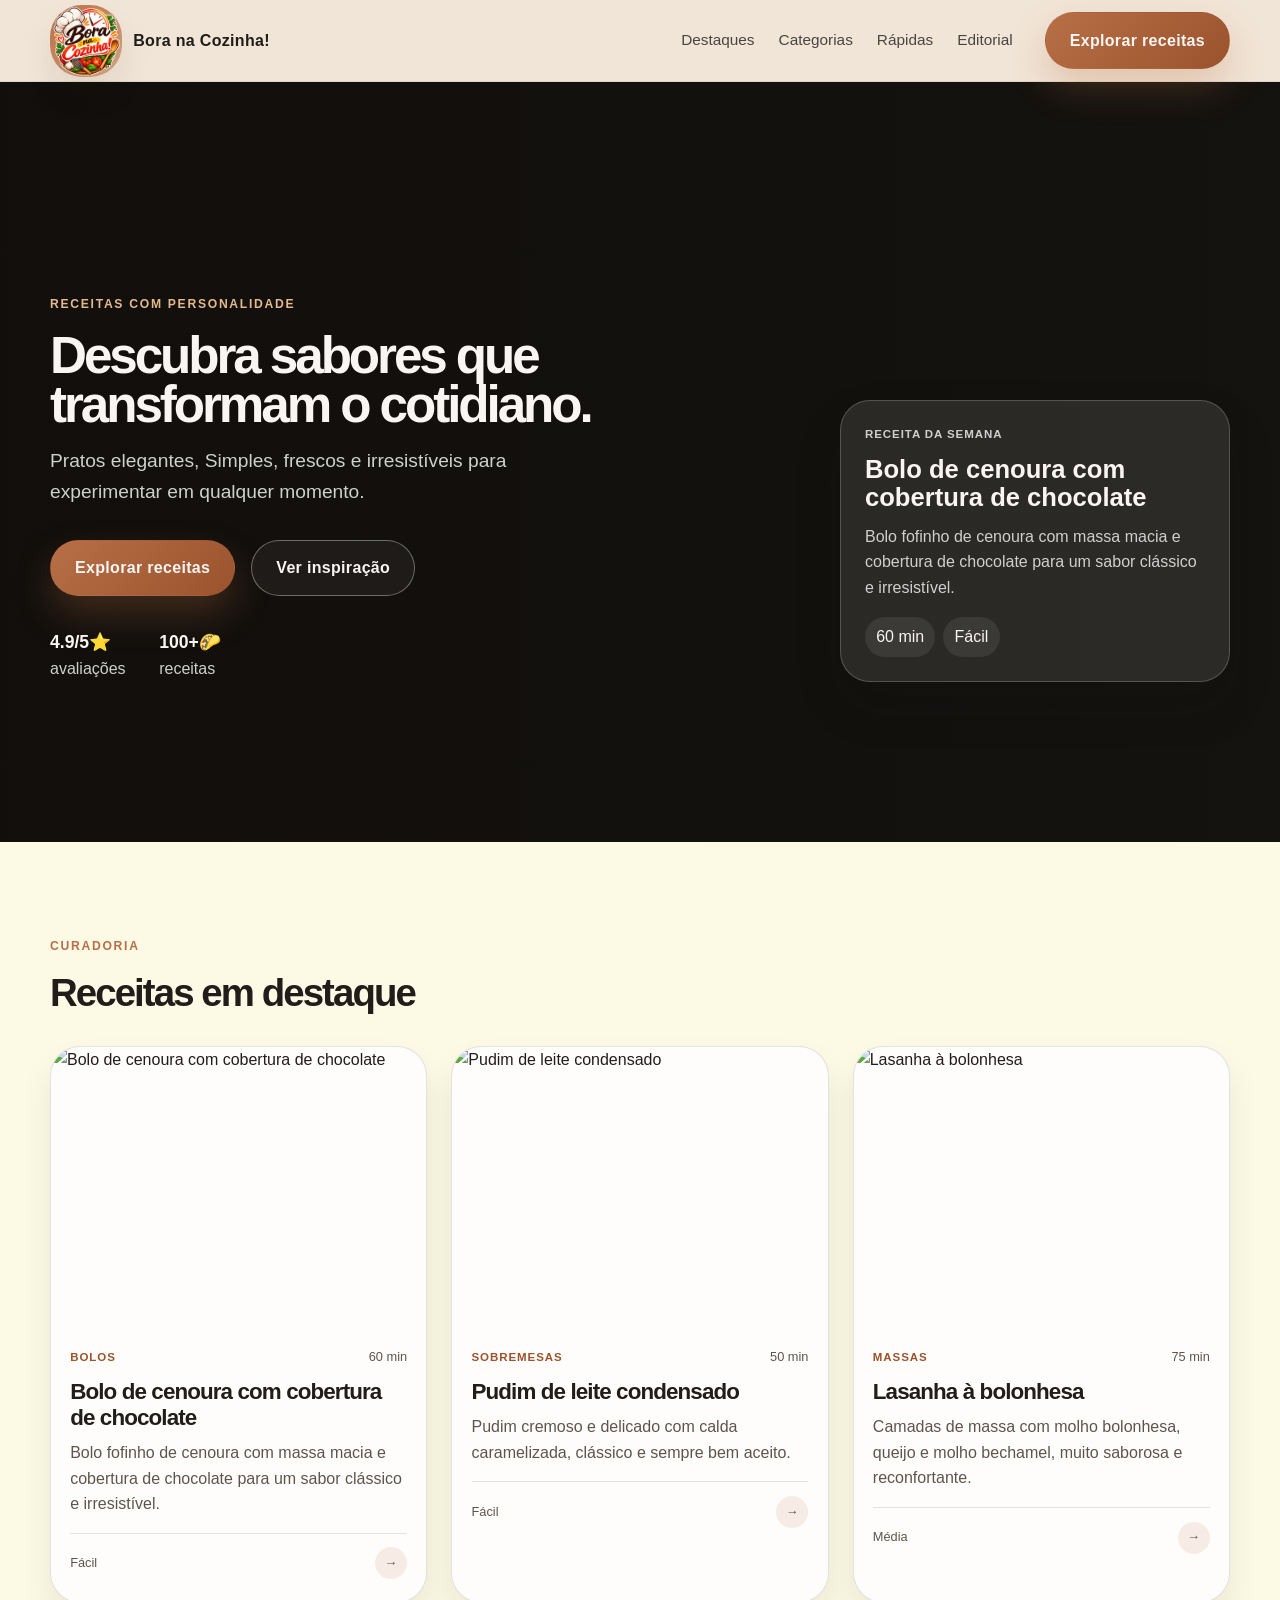
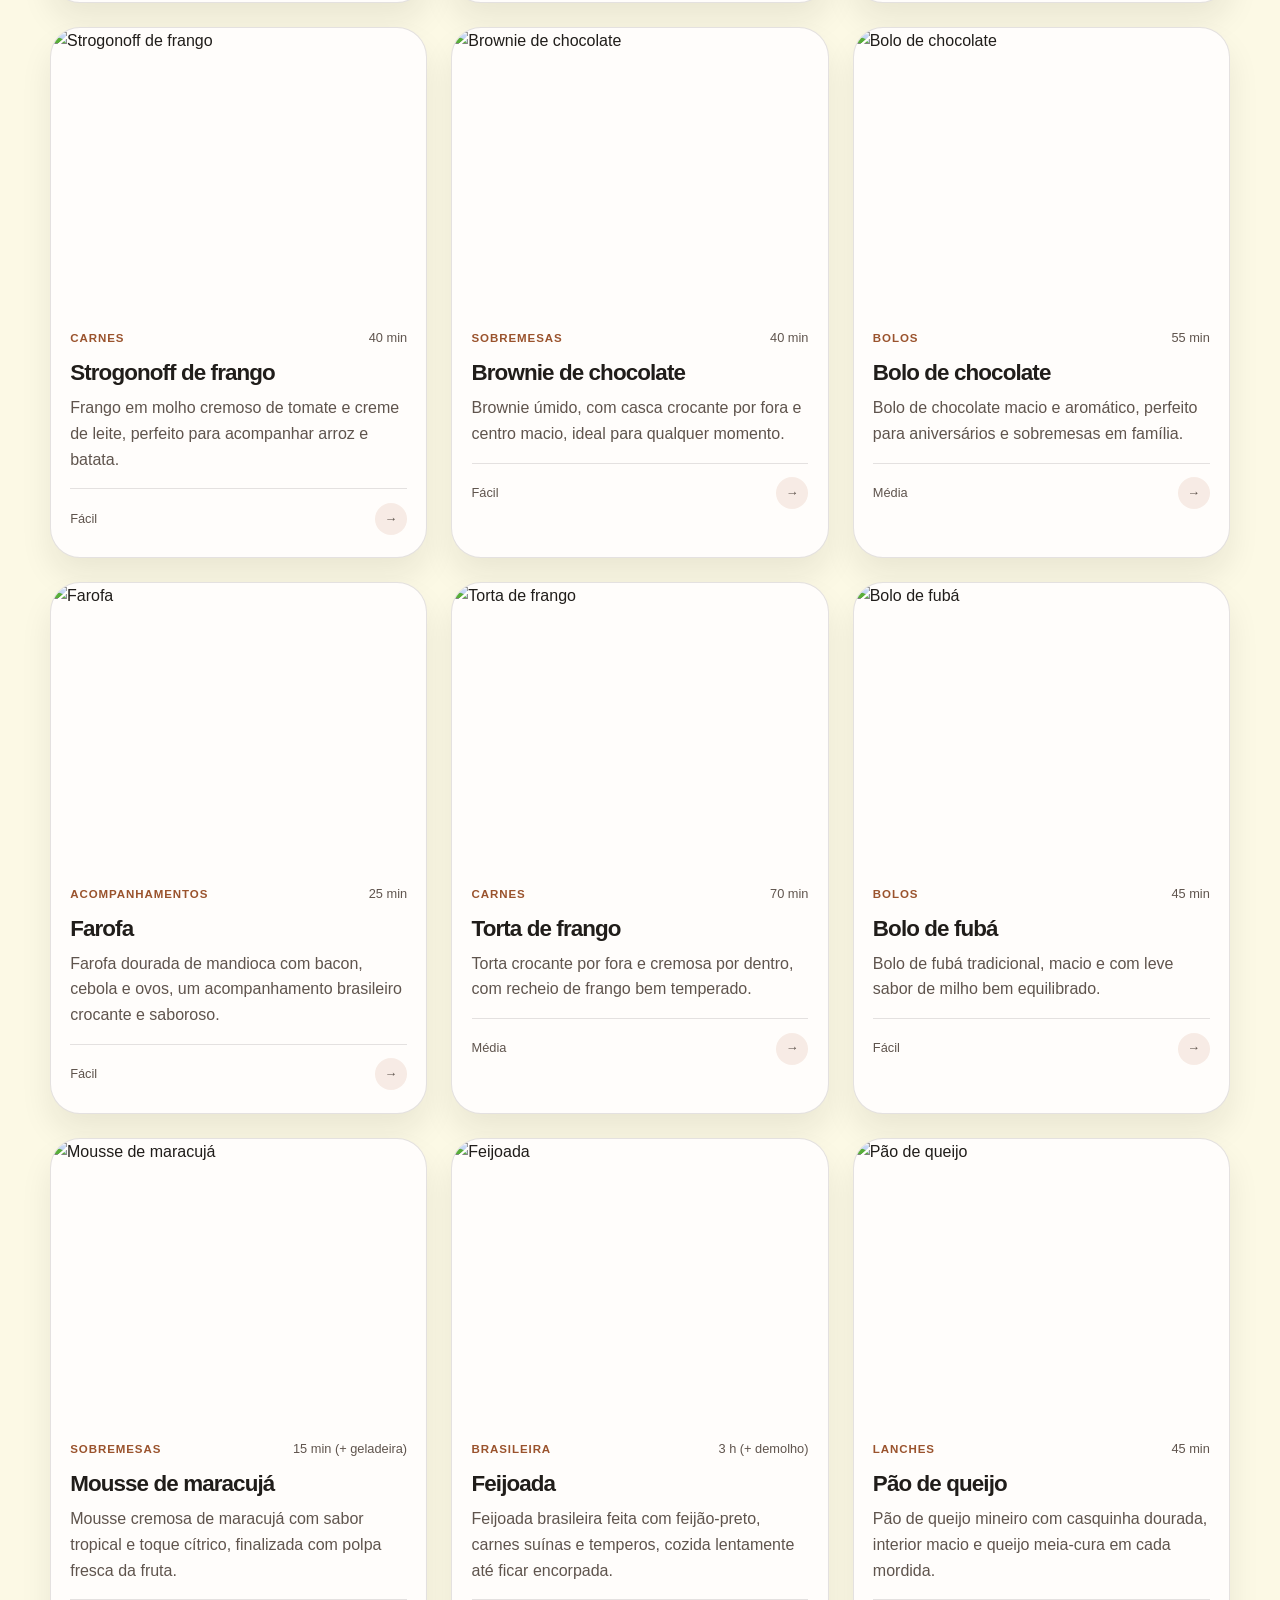
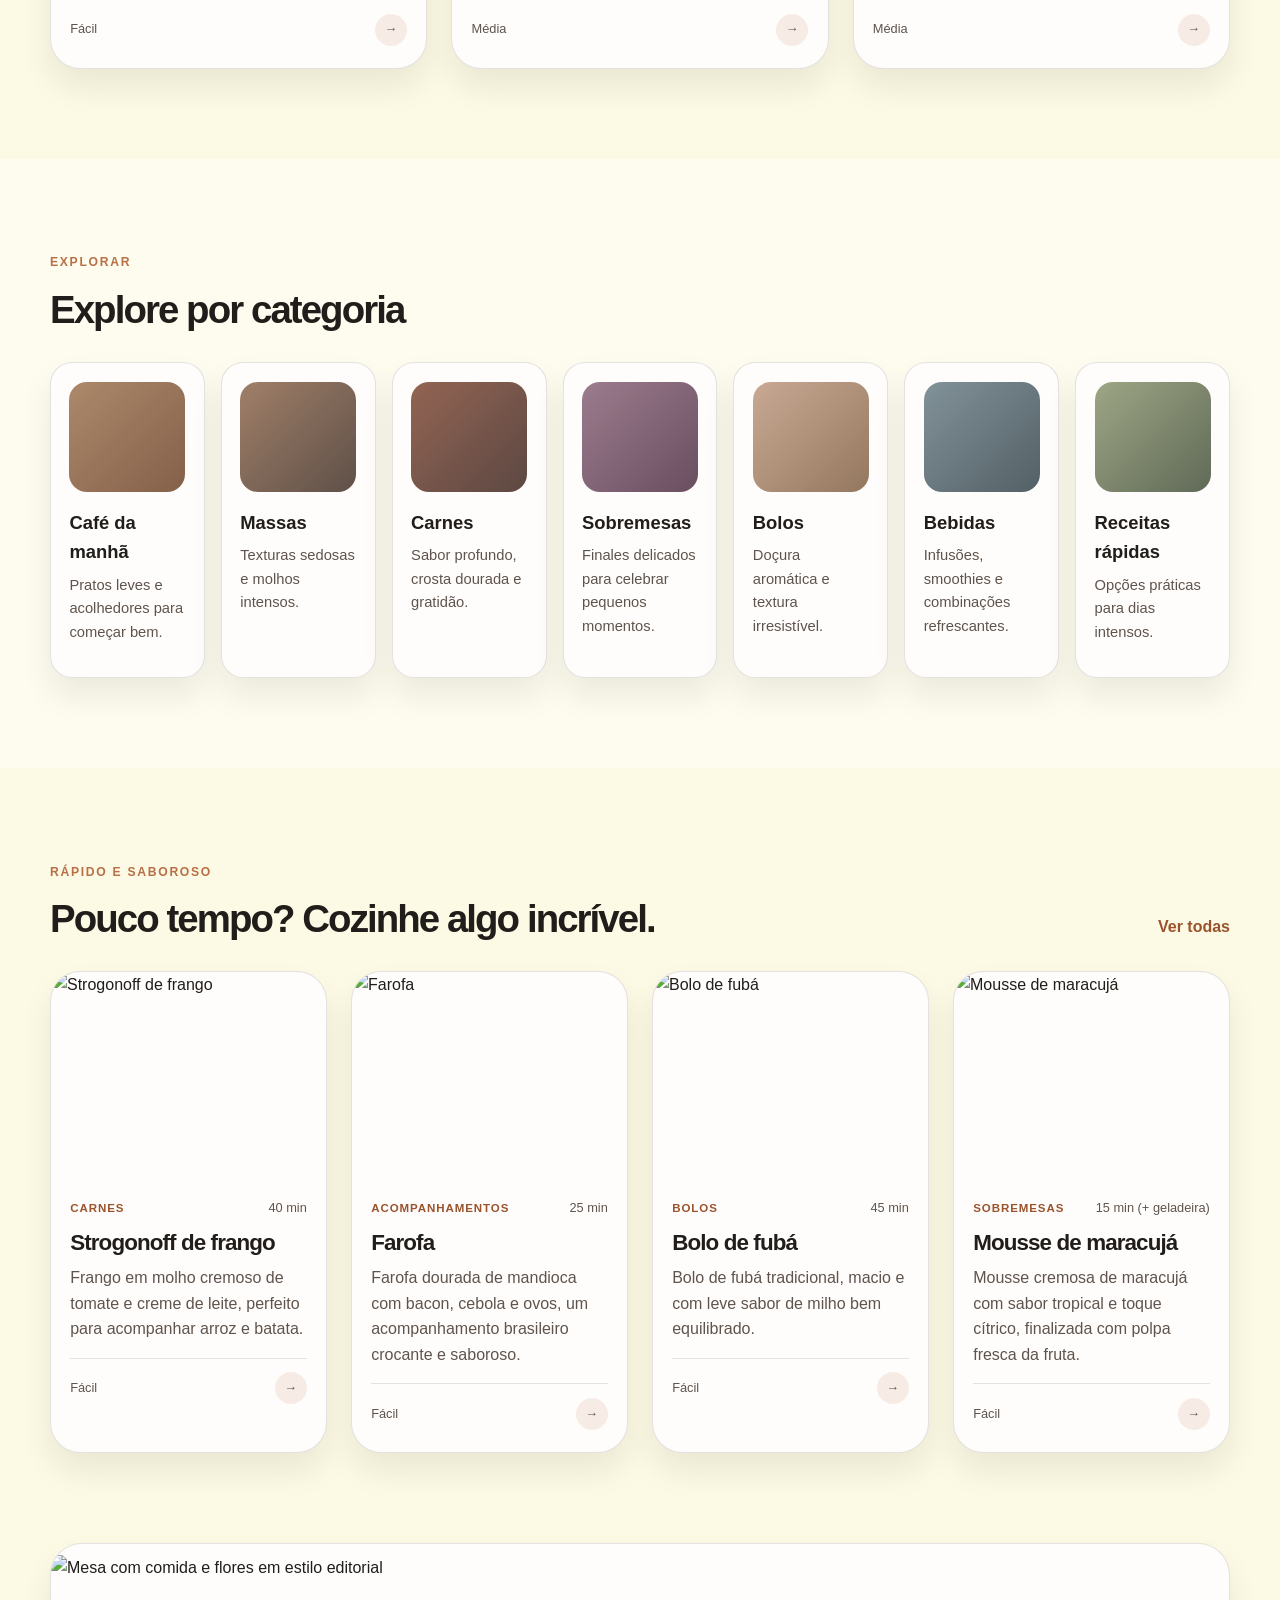
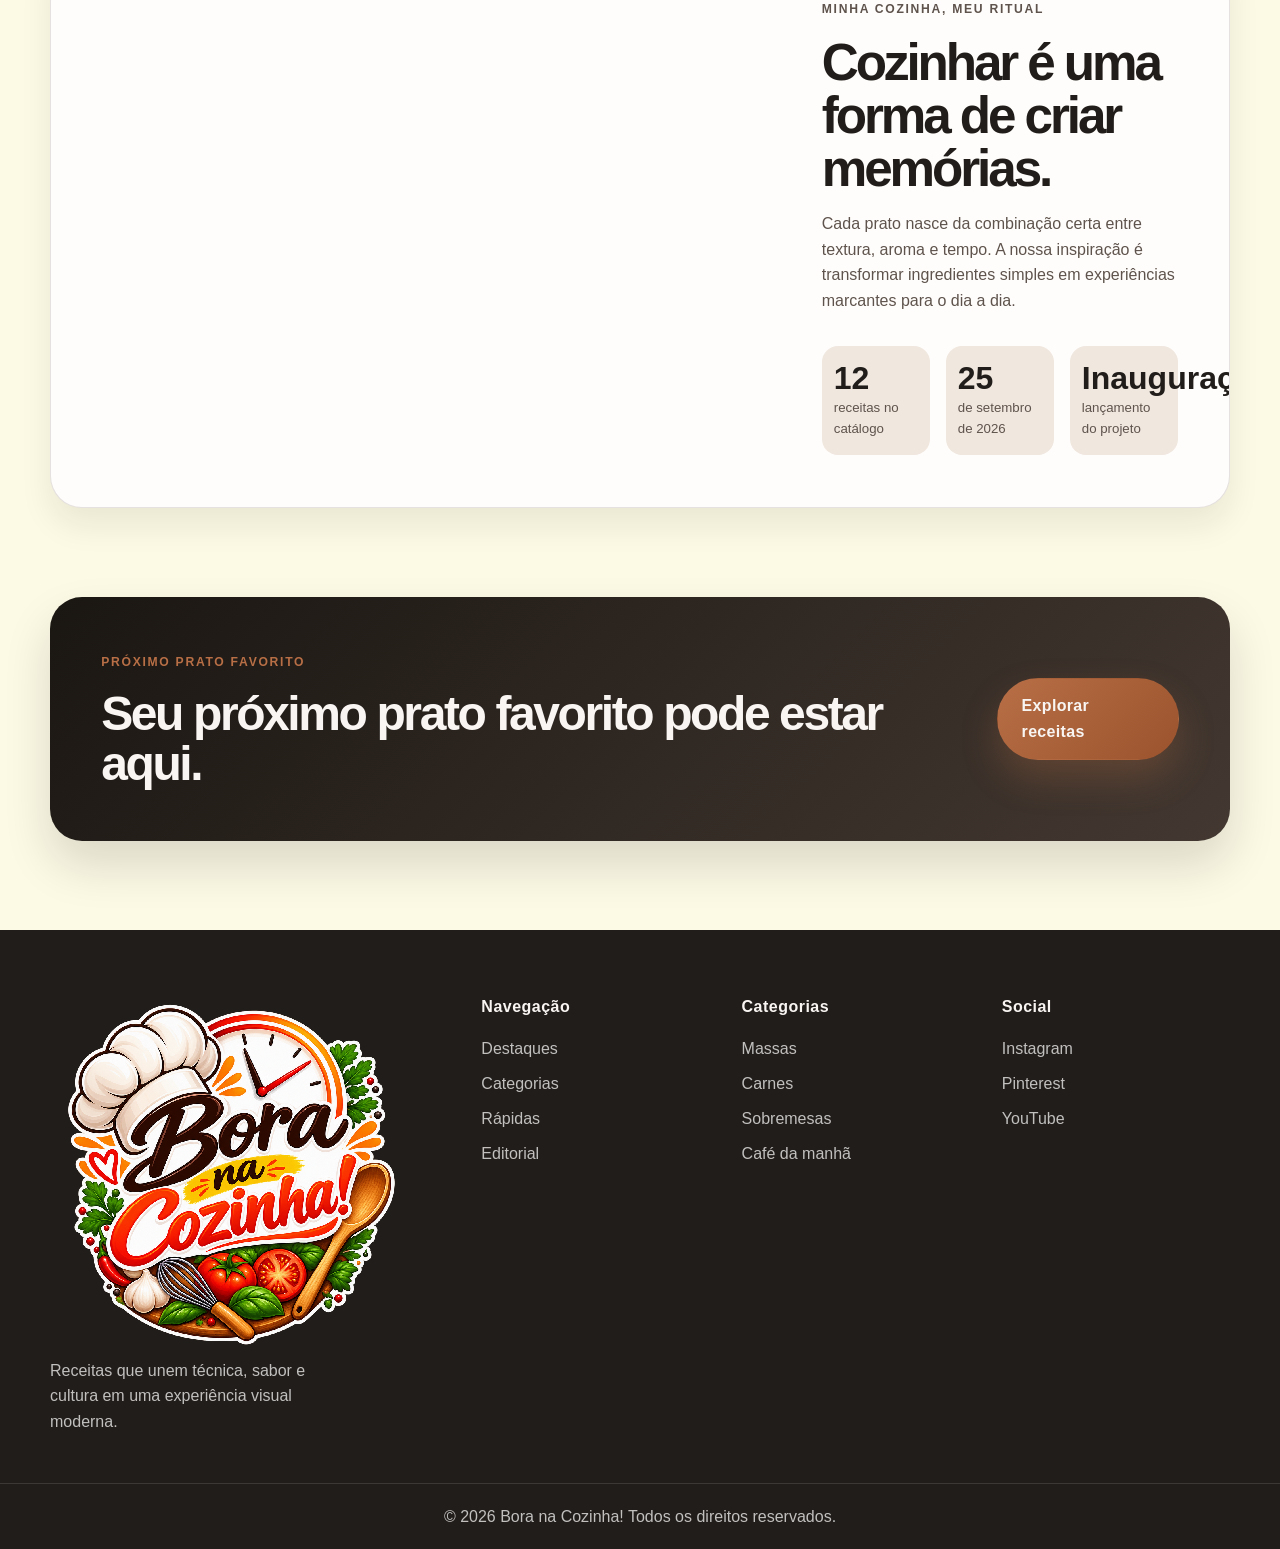
==== index.html @ c33eedad "Add files via upload" ====
<!DOCTYPE html>
<html lang="pt-BR">
  <head>
    <meta charset="UTF-8" />
    <meta http-equiv="X-UA-Compatible" content="IE=edge" />
    <meta name="viewport" content="width=device-width, initial-scale=1.0" />
    <meta
      name="description"
      content="Descubra receitas inspiradas, elegantes e práticas para transformar ingredientes simples em momentos especiais."
    />
    <title>Bora na Cozinha!</title>
    <link rel="icon" type="image/png" href="assets/icons/ico.ico"> <!-- Ícone do site -->
    <link rel="stylesheet" href="css/style.css" />
    
  </head>
  <body>

<!-- HEADER -->    
    <header class="site-header" id="top">
      <div class="container header-inner">
        <a class="brand" href="index.html" aria-label="Início do site Bora na Cozinha!">
          <img class="brand-mark" src="assets/images/logo.png" alt="Logo do site"/>
          <span class="brand-text">Bora na Cozinha!</span>
        </a>

        <nav class="site-nav" aria-label="Navegação principal">
          <a class="nav-link" href="#featured">Destaques</a>
          <a class="nav-link" href="#categories">Categorias</a>
          <a class="nav-link" href="#quick">Rápidas</a>
          <a class="nav-link" href="#journal">Editorial</a>
        </nav>

        <a class="btn btn-primary header-cta" href="#featured">Explorar receitas</a>

        <button class="nav-toggle" type="button" aria-label="Abrir menu" aria-expanded="false">
          <span></span>
          <span></span>
          <span></span>
        </button>
      </div>
    </header>

<!-- MAIN -->
    <main>
      <section class="hero" aria-label="Seção principal">
        <div class="hero-media" aria-hidden="true">
          <video 
            autoplay
            muted
            loop
            playsinline
            placeholder="metadata"
            poster="assets/images/hero-fallback.webp"
          >
          
            <source src="https://www.pexels.com/download/video/36082303/" type="video/mp4" />
          </video>
        </div>

        <div class="hero-overlay" aria-hidden="true"></div>

        <div class="container hero-inner">
          <div class="hero-copy">
            <p class="eyebrow">Receitas com personalidade</p>
            <h1>Descubra sabores que transformam o cotidiano.</h1>
            <p class="hero-text">
              Pratos elegantes, Simples, frescos e irresistíveis para experimentar em qualquer momento.
            </p>
            <div class="hero-actions">
              <a class="btn btn-primary" href="#featured">Explorar receitas</a>
              <a class="btn btn-secondary" href="#journal">Ver inspiração</a>
            </div>
            <ul class="hero-meta" aria-label="Estatísticas do site">
              <li><strong>4.9/5⭐</strong><span>avaliações</span></li>
              <li><strong>100+🌮</strong><span>receitas</span></li>
            </ul>
          </div>

<!--DESTAQUE PRINCIPAL-->
          <aside class="hero-panel" aria-label="Resumo em destaque">
            <a class="panel-card panel-card--feature" href="receita.html?id=bolo-de-cenoura-com-cobertura-de-chocolate" aria-label="Ver receita de Bolo de cenoura com cobertura de chocolate">
              <p class="panel-label">Receita da semana</p>
              <h2>Bolo de cenoura com cobertura de chocolate</h2>
              <p>Bolo fofinho de cenoura com massa macia e cobertura de chocolate para um sabor clássico e irresistível.</p>
              <div class="panel-meta">
                <span>60 min</span>
                <span>Fácil</span>
              </div>
            </a>
          </aside>
        </div>
      </section>

<!-- CURADORIA | Receitas Em Destaque -->
      
      <section class="section" id="featured">
        <div class="container">
          <div class="section-heading">
            <p class="eyebrow eyebrow--muted">Curadoria</p>
            <h2>Receitas em destaque</h2>
          </div>
          <div class="recipe-grid" data-recipe-grid="featured" aria-live="polite"></div>
        </div>
      </section>

<!-- EXPLORAR | Explore por categoria -->
      <section class="section section--soft" id="categories">
        <div class="container">
          <div class="section-heading">
            <p class="eyebrow eyebrow--muted">Explorar</p>
            <h2>Explore por categoria</h2>
          </div>

          <div class="category-grid">
            <article class="category-card">
              <span class="category-surface category-surface--cafe" aria-hidden="true"></span>
              <div>
                <h3>Café da manhã</h3>
                <p>Pratos leves e acolhedores para começar bem.</p>
              </div>
            </article>

            <article class="category-card">
              <span class="category-surface category-surface--massas" aria-hidden="true"></span>
              <div>
                <h3>Massas</h3>
                <p>Texturas sedosas e molhos intensos.</p>
              </div>
            </article>

            <article class="category-card">
              <span class="category-surface category-surface--carnes" aria-hidden="true"></span>
              <div>
                <h3>Carnes</h3>
                <p>Sabor profundo, crosta dourada e gratidão.</p>
              </div>
            </article>

            <article class="category-card">
              <span class="category-surface category-surface--sobremesas" aria-hidden="true"></span>
              <div>
                <h3>Sobremesas</h3>
                <p>Finales delicados para celebrar pequenos momentos.</p>
              </div>
            </article>

            <article class="category-card">
              <span class="category-surface category-surface--bolos" aria-hidden="true"></span>
              <div>
                <h3>Bolos</h3>
                <p>Doçura aromática e textura irresistível.</p>
              </div>
            </article>

            <article class="category-card">
              <span class="category-surface category-surface--bebidas" aria-hidden="true"></span>
              <div>
                <h3>Bebidas</h3>
                <p>Infusões, smoothies e combinações refrescantes.</p>
              </div>
            </article>

            <article class="category-card">
              <span class="category-surface category-surface--rapidas" aria-hidden="true"></span>
              <div>
                <h3>Receitas rápidas</h3>
                <p>Opções práticas para dias intensos.</p>
              </div>
            </article>
          </div>
        </div>
      </section>

      <section class="section" id="quick">
        <div class="container">
          <div class="section-heading section-heading--split">
            <div>
              <p class="eyebrow eyebrow--muted">Rápido e saboroso</p>
              <h2>Pouco tempo? Cozinhe algo incrível.</h2>
            </div>
            <a class="text-link" href="#featured">Ver todas</a>
          </div>
          <div class="recipe-grid recipe-grid--compact" data-recipe-grid="quick" aria-live="polite"></div>
        </div>
      </section>

      <section class="section editorial" id="journal">
        <div class="container editorial-grid">
          <div class="editorial-visual">
            <img
              src="https://images.unsplash.com/photo-1547592180-85f173990554?auto=format&fit=crop&w=1200&q=80"
              alt="Mesa com comida e flores em estilo editorial"
              loading="lazy"
            />
          </div>

          <div class="editorial-copy">
            <p class="eyebrow">Minha cozinha, meu ritual</p>
            <h2>Cozinhar é uma forma de criar memórias.</h2>
            <p>
              Cada prato nasce da combinação certa entre textura, aroma e tempo. A nossa inspiração é transformar ingredientes simples em experiências marcantes para o dia a dia.
            </p>

            <div class="mini-metrics" aria-label="Dados editoriais">
              <div>
                <strong data-recipe-count>0</strong>
                <span>receitas no catálogo</span>
              </div>
              <div>
                <strong>25</strong>
                <span>de setembro de 2026</span>
              </div>
              <div>
                <strong>Inauguração</strong>
                <span>lançamento do projeto</span>
              </div>
            </div>
          </div>
        </div>
      </section>

      <section class="section cta-section">
        <div class="container cta-box">
          <div>
            <p class="eyebrow eyebrow--muted">Próximo prato favorito</p>
            <h2>Seu próximo prato favorito pode estar aqui.</h2>
          </div>
          <a class="btn btn-primary" href="#featured">Explorar receitas</a>
        </div>
      </section>
    </main>

    <footer class="site-footer">
      <div class="container footer-grid">
        <div class="footer-brand">
          <img class="brand" src="assets/images/logo.png" alt="Logo do site"/>
          <p>
            Receitas que unem técnica, sabor e cultura em uma experiência visual moderna.
          </p>
        </div>

        <div>
          <h3>Navegação</h3>
          <ul class="footer-links">
            <li><a href="#featured">Destaques</a></li>
            <li><a href="#categories">Categorias</a></li>
            <li><a href="#quick">Rápidas</a></li>
            <li><a href="#journal">Editorial</a></li>
          </ul>
        </div>

        <div>
          <h3>Categorias</h3>
          <ul class="footer-links">
            <li><a href="receita.html?id=massa-cremosa-parmesao">Massas</a></li>
            <li><a href="receita.html?id=frango-crocante">Carnes</a></li>
            <li><a href="receita.html?id=brownie-de-chocolate">Sobremesas</a></li>
            <li><a href="receita.html?id=panquecas-americanas">Café da manhã</a></li>
          </ul>
        </div>

        <div>
          <h3>Social</h3>
          <ul class="footer-links">
            <li><a href="#" aria-label="Instagram">Instagram</a></li>
            <li><a href="#" aria-label="Pinterest">Pinterest</a></li>
            <li><a href="#" aria-label="YouTube">YouTube</a></li>
        </div>
      </div>

      <div class="footer-bottom">
        <div class="container">
          <p>© 2026 Bora na Cozinha!  Todos os direitos reservados.</p>
        </div>
      </div>
    </footer>

    <script src="js/script.js"></script>
  </body>
</html>
---- css/style.css ----
:root {
  --color-bg: #fcf9e5;
  --color-surface: #fffdfb;
  --color-surface-strong: #f0e7df;
  --color-surface-muted: rgba(255, 255, 255, 0.7);
  --color-background-dark: #171613;
  --color-background-dark-alt: #211d1a;
  --color-text: #201d1a;
  --color-text-soft: #5f544d;
  --color-text-inverse: #f8f5f3;
  --color-primary: #b86f46;
  --color-primary-strong: #9a532d;
  --color-accent: #e6b88d;
  --color-line: rgba(32, 29, 26, 0.12);
  --color-shadow: rgba(25, 20, 15, 0.14);
  --shadow-soft: 0 24px 48px rgba(23, 22, 19, 0.14);
  --shadow-card: 0 18px 32px rgba(25, 20, 15, 0.08);
  --radius-lg: 30px;
  --radius-md: 22px;
  --radius-sm: 12px;
  --container: min(1180px, calc(100% - 2rem));
  --transition: 220ms ease;
  --header-height: 82px;
}

* {
  box-sizing: border-box;
}

html {
  scroll-behavior: smooth;
}

body {
  margin: 0;
  font-family: Inter, "Segoe UI", sans-serif;
  background: var(--color-bg);
  color: var(--color-text);
  line-height: 1.6;
}

img {
  max-width: 100%;
  display: block;
}

a {
  color: inherit;
  text-decoration: none;
}

button,
input,
textarea,
select {
  font: inherit;
}

button {
  cursor: pointer;
}

p,
h1,
h2,
h3,
ul,
ol {
  margin-top: 0;
}

.container {
  width: var(--container);
  margin: 0 auto;
}

.site-header {
  position: sticky;
  top: 0;
  z-index: 40;
  height: var(--header-height);
  display: flex;
  align-items: center;
  background: #f1e5d7;
  border-bottom: 1px solid rgba(32, 29, 26, 0.08);
  transition: background-color var(--transition), box-shadow var(--transition), border-color var(--transition), backdrop-filter var(--transition);
}

.site-header.scrolled {
  background: rgba(17, 16, 13, 0.8);
  border-color: rgba(255, 255, 255, 0.08);
  backdrop-filter: blur(14px);
  box-shadow: 0 10px 24px rgba(17, 16, 13, 0.16);
}

.site-header:not(.scrolled) {
  background: #f1e5d7;
}

.header-inner {
  display: flex;
  align-items: center;
  justify-content: space-between;
  gap: 1rem;
  width: var(--container);
  min-height: 100%;
}

.brand {
  display: inline-flex;
  align-items: center;
  gap: 0.7rem;
  color: var(--color-text);
  font-weight: 700;
  letter-spacing: 0.02em;
  position: relative;
  z-index: 1;
  transition: color var(--transition);
}

.site-header.scrolled .brand {
  color: var(--color-text-inverse);
}

.brand-mark {
  width: 4.5rem;
  height: 4.5rem;
  border-radius: 2rem;
  display: inline-flex;
  align-items: center;
  justify-content: center;
  background: linear-gradient(135deg, var(--color-primary), #d2a27c);
  color: var(--color-text-inverse);
  font-size: 0.9rem;
  box-shadow: var(--shadow-card);
}

.brand-text {
  white-space: nowrap;
}

.site-nav {
  display: flex;
  align-items: center;
  gap: 1.5rem;
  color: rgba(32, 29, 26, 0.8);
  margin-left: auto;
  margin-right: 1rem;
  transition: color var(--transition);
}

.site-header.scrolled .site-nav {
  color: rgba(255, 255, 255, 0.82);
}

.nav-link {
  position: relative;
  font-size: 0.96rem;
  transition: opacity var(--transition), color var(--transition);
}

.nav-link::after {
  content: "";
  position: absolute;
  left: 0;
  bottom: -0.35rem;
  width: 100%;
  height: 1px;
  background: currentColor;
  transform: scaleX(0);
  transform-origin: left;
  transition: transform var(--transition);
}

.nav-link:hover::after,
.nav-link:focus-visible::after {
  transform: scaleX(1);
}

.header-cta {
  display: inline-flex;
  align-items: center;
  justify-content: center;
}

.nav-toggle {
  width: 2.75rem;
  height: 2.75rem;
  border: 1px solid rgba(32, 29, 26, 0.18);
  background: rgba(255, 255, 255, 0.18);
  border-radius: 50%;
  display: none;
  align-items: center;
  justify-content: center;
  flex-direction: column;
  gap: 0.3rem;
  padding: 0.55rem;
  transition: border-color var(--transition), background-color var(--transition);
}

.site-header.scrolled .nav-toggle {
  border-color: rgba(255, 255, 255, 0.28);
  background: rgba(255, 255, 255, 0.04);
}

.nav-toggle span {
  display: block;
  width: 1.1rem;
  height: 2px;
  background: var(--color-text);
  border-radius: 999px;
  transition: transform var(--transition), opacity var(--transition), background-color var(--transition);
}

.site-header.scrolled .nav-toggle span {
  background: var(--color-text-inverse);
}

.nav-toggle.is-open span:nth-child(1) {
  transform: translateY(6px) rotate(45deg);
}

.nav-toggle.is-open span:nth-child(2) {
  opacity: 0;
}

.nav-toggle.is-open span:nth-child(3) {
  transform: translateY(-6px) rotate(-45deg);
}

.hero {
  position: relative;
  min-height: 760px;
  display: flex;
  align-items: center;
  overflow: hidden;
  background: var(--color-background-dark);
}

.hero-media,
.hero-overlay {
  position: absolute;
  inset: 0;
}

.hero-media {
  position: absolute;
  inset: 0;
  overflow: hidden;
  transform: scale(1.08);
  animation: heroZoom 14s ease-in-out infinite alternate;
}

.hero-media video {
  width: 100%;
  height: 100%;
  object-fit: cover;
  object-position: center;
  display: block;
}

.hero-overlay {
  background: linear-gradient(90deg, rgba(16, 13, 10, 0.78) 0%, rgba(16, 13, 10, 0.68) 35%, rgba(16, 13, 10, 0.4) 100%);
}

.hero-inner {
  position: relative;
  z-index: 1;
  width: var(--container);
  display: grid;
  grid-template-columns: 1.3fr 0.7fr;
  align-items: end;
  gap: 3rem;
  padding: 7rem 0 4rem;
}

.hero-copy {
  color: var(--color-text-inverse);
  max-width: 620px;
  opacity: 0;
  transform: translateY(26px);
  animation: fadeUp 0.8s ease forwards 0.18s;
}

.eyebrow {
  display: inline-flex;
  align-items: center;
  gap: 0.5rem;
  margin-bottom: 1rem;
  font-size: 0.76rem;
  font-weight: 700;
  letter-spacing: 0.14em;
  text-transform: uppercase;
  color: var(--color-accent);
}

.eyebrow--muted {
  color: var(--color-primary);
}

.hero-copy h1 {
  margin-bottom: 1rem;
  font-size: clamp(2.8rem, 4vw, 5.2rem);
  line-height: 0.97;
  letter-spacing: -0.06em;
  max-width: 560px;
}

.hero-text {
  max-width: 550px;
  color: rgba(255, 255, 255, 0.8);
  font-size: clamp(1.05rem, 1.5vw, 1.25rem);
  margin-bottom: 2rem;
}

.hero-actions {
  display: flex;
  flex-wrap: wrap;
  gap: 1rem;
  margin-bottom: 2rem;
  opacity: 0;
  transform: translateY(18px);
  animation: fadeUp 0.8s ease forwards 0.5s;
}

.btn {
  display: inline-flex;
  align-items: center;
  justify-content: center;
  padding: 0.9rem 1.5rem;
  border-radius: 999px;
  border: 1px solid transparent;
  font-weight: 700;
  letter-spacing: 0.02em;
  transition: transform var(--transition), box-shadow var(--transition), background-color var(--transition), border-color var(--transition);
}

.btn:hover,
.btn:focus-visible {
  transform: translateY(-2px);
}

.btn-primary {
  background: linear-gradient(135deg, var(--color-primary), var(--color-primary-strong));
  color: var(--color-text-inverse);
  box-shadow: 0 18px 36px rgba(184, 111, 70, 0.28);
}

.btn-secondary {
  border-color: rgba(255, 255, 255, 0.34);
  background: rgba(255, 255, 255, 0.05);
  color: var(--color-text-inverse);
}

.hero-meta {
  list-style: none;
  padding: 0;
  margin: 0;
  display: flex;
  flex-wrap: wrap;
  gap: 1.2rem;
  opacity: 0;
  transform: translateY(16px);
  animation: fadeUp 0.8s ease forwards 0.7s;
}

.hero-meta li {
  display: flex;
  flex-direction: column;
  min-width: 90px;
  color: rgba(255, 255, 255, 0.8);
}

.hero-meta strong {
  display: block;
  color: var(--color-text-inverse);
  font-size: 1.1rem;
}

.hero-panel {
  justify-self: end;
  width: min(100%, 390px);
  opacity: 0;
  transform: translateY(24px) scale(0.98);
  animation: fadeUp 0.9s ease forwards 0.4s;
}

.panel-card {
  display: block;
  background: rgba(255, 255, 255, 0.1);
  border: 1px solid rgba(255, 255, 255, 0.2);
  border-radius: var(--radius-lg);
  backdrop-filter: blur(10px);
  box-shadow: var(--shadow-soft);
  padding: 1.5rem;
  color: var(--color-text-inverse);
}

.panel-card--feature {
  transition: transform 180ms ease, background-color 180ms ease, border-color 180ms ease, box-shadow 180ms ease;
}

.panel-card--feature:hover,
.panel-card--feature:focus-visible {
  transform: translateY(-3px);
  background: rgba(255, 255, 255, 0.14);
  border-color: rgba(255, 255, 255, 0.4);
  box-shadow: 0 18px 42px rgba(0, 0, 0, 0.24);
}

.panel-card h2 {
  margin-bottom: 0.8rem;
  font-size: clamp(1.5rem, 2vw, 2rem);
  line-height: 1.1;
}

.panel-card p {
  color: rgba(255, 255, 255, 0.78);
}

.panel-label {
  color: var(--color-accent);
  margin-bottom: 0.7rem;
  font-weight: 700;
  letter-spacing: 0.08em;
  text-transform: uppercase;
  font-size: 0.72rem;
}

.panel-meta {
  display: flex;
  flex-wrap: wrap;
  gap: 0.5rem;
  margin-top: 1rem;
}

.panel-meta span {
  display: inline-flex;
  padding: 0.45rem 0.7rem;
  border-radius: 999px;
  background: rgba(255, 255, 255, 0.08);
}

.section {
  padding: clamp(4.5rem, 7vw, 6.5rem) 0;
}

.section--soft {
  background: rgba(255, 255, 255, 0.36);
}

.section-heading {
  margin-bottom: 2rem;
}

.section-heading h2 {
  margin-bottom: 0;
  font-size: clamp(2.1rem, 3vw, 3.2rem);
  line-height: 1.08;
  letter-spacing: -0.05em;
}

.section-heading--split {
  display: flex;
  align-items: flex-end;
  justify-content: space-between;
  gap: 1rem;
}

.text-link {
  color: var(--color-primary-strong);
  font-weight: 700;
}

.text-link:hover {
  transform: translateY(-3px);
  box-shadow: 0 10px 20px rgba(0, 0, 0, 0.2);
}

.recipe-grid {
  display: grid;
  grid-template-columns: repeat(3, minmax(0, 1fr));
  gap: 1.5rem;
}

.recipe-grid--compact {
  grid-template-columns: repeat(4, minmax(0, 1fr));
}

.recipe-card {
  display: block;
  background: var(--color-surface);
  border: 1px solid var(--color-line);
  border-radius: var(--radius-lg);
  overflow: hidden;
  box-shadow: var(--shadow-card);
  transition: transform var(--transition), box-shadow var(--transition), border-color var(--transition);
}

.recipe-card:hover,
.recipe-card:focus-within {
  transform: translateY(-6px);
  box-shadow: 0 20px 38px rgba(26, 21, 16, 0.12);
  border-color: rgba(184, 111, 70, 0.22);
}

.recipe-card__media {
  position: relative;
  overflow: hidden;
  aspect-ratio: 4 / 3;
}

.recipe-card__media img {
  width: 100%;
  height: 100%;
  object-fit: cover;
  transition: transform 550ms ease;
}

.recipe-card:hover .recipe-card__media img,
.recipe-card:focus-within .recipe-card__media img {
  transform: scale(1.06);
}

.recipe-card__body {
  padding: 1.2rem 1.2rem 1.4rem;
}

.recipe-card__topline {
  display: flex;
  justify-content: space-between;
  align-items: center;
  gap: 0.75rem;
  margin-bottom: 0.7rem;
}

.recipe-card__category {
  font-size: 0.72rem;
  letter-spacing: 0.08em;
  text-transform: uppercase;
  color: var(--color-primary-strong);
  font-weight: 700;
}

.recipe-card__time {
  font-size: 0.8rem;
  color: var(--color-text-soft);
}

.recipe-card h3 {
  font-size: 1.4rem;
  line-height: 1.15;
  letter-spacing: -0.04em;
  margin-bottom: 0.6rem;
}

.recipe-card p {
  color: var(--color-text-soft);
  margin-bottom: 1rem;
}

.recipe-card__meta {
  display: flex;
  justify-content: space-between;
  align-items: center;
  gap: 0.5rem;
  padding-top: 0.85rem;
  border-top: 1px solid var(--color-line);
}

.recipe-card__meta span {
  font-size: 0.8rem;
  color: var(--color-text-soft);
}

.recipe-card__cta {
  display: inline-flex;
  align-items: center;
  justify-content: center;
  width: 2rem;
  height: 2rem;
  border-radius: 50%;
  background: rgba(184, 111, 70, 0.12);
  color: var(--color-primary-strong);
  font-size: 1.2rem;
}

.category-grid {
  display: grid;
  grid-template-columns: repeat(7, minmax(0, 1fr));
  gap: 1rem;
}

.category-card {
  display: flex;
  flex-direction: column;
  gap: 1rem;
  min-height: 230px;
  padding: 1.15rem;
  border-radius: var(--radius-md);
  background: var(--color-surface);
  border: 1px solid var(--color-line);
  box-shadow: var(--shadow-card);
  transition: transform var(--transition), box-shadow var(--transition);
}

.category-card:hover,
.category-card:focus-within {
  transform: translateY(-4px);
  box-shadow: 0 20px 32px rgba(26, 21, 16, 0.1);
}

.category-surface {
  width: 100%;
  height: 110px;
  border-radius: 18px;
  display: block;
  background-size: cover;
  background-position: center;
  filter: saturate(0.88);
}

.category-surface--cafe {
  background: linear-gradient(135deg, rgba(165, 121, 81, 0.88), rgba(115, 67, 38, 0.85)), url('https://images.unsplash.com/photo-1495474472287-4d71bcdd2085?auto=format&fit=crop&w=900&q=80') center/cover;
}

.category-surface--massas {
  background: linear-gradient(135deg, rgba(138, 91, 58, 0.78), rgba(61, 41, 31, 0.82)), url('https://images.unsplash.com/photo-1555949258-eb67b1ef0ceb?auto=format&fit=crop&w=900&q=80') center/cover;
}

.category-surface--carnes {
  background: linear-gradient(135deg, rgba(126, 60, 37, 0.8), rgba(59, 32, 24, 0.82)), url('https://images.unsplash.com/photo-1529692236671-f1f6cf9683ba?auto=format&fit=crop&w=900&q=80') center/cover;
}

.category-surface--sobremesas {
  background: linear-gradient(135deg, rgba(134, 90, 116, 0.8), rgba(76, 38, 62, 0.82)), url('https://images.unsplash.com/photo-1551024601-bec78aea704b?auto=format&fit=crop&w=900&q=80') center/cover;
}

.category-surface--bolos {
  background: linear-gradient(135deg, rgba(192, 147, 116, 0.8), rgba(128, 89, 56, 0.82)), url('https://images.unsplash.com/photo-1483695028939-5bb13f8648b0?auto=format&fit=crop&w=900&q=80') center/cover;
}

.category-surface--bebidas {
  background: linear-gradient(135deg, rgba(95, 120, 129, 0.8), rgba(43, 62, 71, 0.82)), url('https://images.unsplash.com/photo-1513558161293-cdaf765ed2fd?auto=format&fit=crop&w=900&q=80') center/cover;
}

.category-surface--rapidas {
  background: linear-gradient(135deg, rgba(132, 145, 98, 0.8), rgba(59, 74, 48, 0.82)), url('https://images.unsplash.com/photo-1540189549336-e6e99c3679fe?auto=format&fit=crop&w=900&q=80') center/cover;
}

.category-card h3 {
  font-size: 1.15rem;
  margin-bottom: 0.45rem;
}

.category-card p {
  color: var(--color-text-soft);
  font-size: 0.92rem;
}

.editorial {
  padding-top: 0;
}

.editorial-grid {
  display: grid;
  grid-template-columns: 1.2fr 0.8fr;
  align-items: center;
  gap: 2rem;
  background: var(--color-surface);
  border: 1px solid var(--color-line);
  border-radius: 32px;
  overflow: hidden;
  box-shadow: var(--shadow-card);
}

.editorial-visual img {
  width: 100%;
  height: 100%;
  min-height: 540px;
  object-fit: cover;
}

.editorial-copy {
  padding: clamp(2rem, 4vw, 4rem);
}

.editorial-copy h2 {
  font-size: clamp(2.2rem, 4vw, 3.3rem);
  line-height: 1.04;
  letter-spacing: -0.06em;
  margin-bottom: 1rem;
}

.editorial-copy p {
  color: var(--color-text-soft);
}

.mini-metrics {
  margin-top: 2rem;
  display: grid;
  grid-template-columns: repeat(3, minmax(0, 1fr));
  gap: 1rem;
}

.mini-metrics div {
  display: flex;
  flex-direction: column;
  gap: 0.2rem;
  padding: 1rem 0.75rem;
  border-radius: 16px;
  background: var(--color-surface-strong);
}

.mini-metrics strong {
  font-size: clamp(1.5rem, 3vw, 2rem);
  line-height: 1;
  color: var(--color-text);
}

.mini-metrics span {
  font-size: 0.83rem;
  color: var(--color-text-soft);
}

.cta-section {
  padding-top: 0;
}

.cta-box {
  background: linear-gradient(135deg, rgba(26, 22, 18, 1), rgba(52, 40, 34, 0.92));
  border-radius: 32px;
  padding: clamp(2rem, 4vw, 3.5rem);
  display: flex;
  align-items: center;
  justify-content: space-between;
  gap: 1.5rem;
  color: var(--color-text-inverse);
  box-shadow: var(--shadow-soft);
}

.cta-box h2 {
  margin: 0;
  font-size: clamp(2rem, 4vw, 3rem);
  letter-spacing: -0.05em;
  line-height: 1.05;
}

.site-footer {
  background: var(--color-background-dark-alt);
  color: var(--color-text-inverse);
  padding-top: 4rem;
}

.footer-grid {
  display: grid;
  grid-template-columns: 1.4fr 0.8fr 0.8fr 0.8fr;
  gap: 2rem;
}

.footer-brand {
  margin-right: auto;
}

.footer-brand p {
  max-width: 32ch;
  color: rgba(255, 255, 255, 0.72);
}

.site-footer h3 {
  margin-bottom: 1rem;
  font-size: 1rem;
  letter-spacing: 0.03em;
}

.footer-links {
  list-style: none;
  margin: 0;
  padding: 0;
  display: grid;
  gap: 0.6rem;
}

.footer-links a {
  color: rgba(255, 255, 255, 0.72);
  transition: color var(--transition);
}

.footer-links a:hover,
.footer-links a:focus-visible {
  color: var(--color-text-inverse);
}

.footer-bottom {
  margin-top: 2rem;
  border-top: 1px solid rgba(255, 255, 255, 0.12);
  padding: 1.25rem 0;
}

.footer-bottom p {
  margin: 0;
  color: rgba(255, 255, 255, 0.72);
  text-align: center;
}

.recipe-page {
  background: var(--color-bg);
}

.recipe-page-main {
  padding-top: 2rem;
}

.breadcrumb {
  display: flex;
  align-items: center;
  flex-wrap: wrap;
  gap: 0.55rem;
  color: var(--color-text-soft);
  font-size: 0.9rem;
  padding-top: 1rem;
  padding-bottom: 1.5rem;
}

.breadcrumb a {
  color: var(--color-primary-strong);
}

.recipe-article {
  padding-bottom: 4rem;
}

.recipe-layout {
  display: grid;
  grid-template-columns: 1.25fr 0.75fr;
  gap: 2rem;
  align-items: center;
}

.recipe-visual img {
  width: 100%;
  height: 560px;
  object-fit: cover;
  border-radius: 32px;
  box-shadow: var(--shadow-soft);
}

.recipe-summary {
  background: rgba(255, 255, 255, 0.56);
  border: 1px solid var(--color-line);
  border-radius: 28px;
  padding: clamp(1.5rem, 4vw, 2.5rem);
  box-shadow: var(--shadow-card);
}

.recipe-summary h1 {
  font-size: clamp(2.3rem, 5vw, 4rem);
  line-height: 0.98;
  letter-spacing: -0.06em;
  margin-bottom: 0.9rem;
}

.recipe-description {
  color: var(--color-text-soft);
  font-size: 1.05rem;
}

.recipe-meta-list {
  list-style: none;
  margin: 2rem 0 0;
  padding: 0;
  display: grid;
  gap: 0.75rem;
}

.recipe-meta-list li {
  display: flex;
  justify-content: space-between;
  align-items: center;
  gap: 1rem;
  padding: 0.9rem 1rem;
  background: rgba(255, 255, 255, 0.7);
  border: 1px solid var(--color-line);
  border-radius: 16px;
}

.recipe-meta-list span {
  color: var(--color-text-soft);
}

.recipe-content {
  display: grid;
  grid-template-columns: 0.9fr 1.1fr 0.7fr;
  gap: 1.4rem;
  margin-top: 2rem;
}

.recipe-panel {
  background: rgba(255, 255, 255, 0.65);
  border: 1px solid var(--color-line);
  border-radius: 24px;
  padding: 1.5rem;
  box-shadow: var(--shadow-card);
}

.panel-heading h2 {
  font-size: 1.45rem;
  letter-spacing: -0.04em;
  margin-bottom: 1rem;
}

.ingredient-panel-heading {
  display: flex;
  flex-direction: column;
  align-items: stretch;
  gap: 0.65rem;
}

.ingredient-panel-heading h2 {
  margin-bottom: 0;
}

.ingredient-progress {
  display: grid;
  gap: 0.4rem;
  margin-bottom: 1.2rem;
  width: 100%;
  max-width: 100%;
}

.ingredient-progress-status {
  display: flex;
  align-items: center;
  justify-content: flex-end;
  gap: 0.35rem;
  color: var(--color-primary-strong);
  font-size: 0.9rem;
  font-weight: 700;
  justify-content: flex-start;
  white-space: nowrap;
}

.ingredient-progress-status [data-ingredient-complete] {
  font-size: 0.8em;
}

.ingredient-progress-track {
  height: 0.55rem;
  overflow: hidden;
  background: var(--color-surface-strong);
  border-radius: 999px;
}

.ingredient-progress-fill {
  display: block;
  width: 0;
  height: 100%;
  background: var(--color-primary);
  border-radius: inherit;
  transition: width 220ms ease;
}

.ingredient-list,
.tips-list {
  list-style: none;
  margin: 0;
  padding: 0;
  display: grid;
  gap: 0.75rem;
}

.ingredient-list li,
.tips-list li {
  position: relative;
  padding-left: 1.2rem;
  color: var(--color-text-soft);
}

.ingredient-list li::before,
.tips-list li::before {
  content: "";
  position: absolute;
  left: 0;
  top: 0.68rem;
  width: 0.45rem;
  height: 0.45rem;
  border-radius: 50%;
  background: var(--color-primary);
}

.ingredient-list li {
  padding-left: 0;
}

.ingredient-list li::before {
  display: none;
}

.ingredient-item {
  display: flex;
  align-items: flex-start;
  gap: 0.65rem;
  cursor: pointer;
}

.ingredient-item input {
  flex: 0 0 auto;
  width: 1.1rem;
  height: 1.1rem;
  margin: 0.25rem 0 0;
  accent-color: var(--color-primary-strong);
}

.ingredient-item input:checked + span {
  color: var(--color-text-soft);
  text-decoration: line-through;
}

.instructions-list {
  margin: 0;
  padding-left: 1.15rem;
  display: grid;
  gap: 0.8rem;
  color: var(--color-text-soft);
}

.instructions-list li::marker {
  color: var(--color-primary-strong);
  font-weight: 700;
}

.related-section {
  padding-top: 2rem;
}

@keyframes heroZoom {
  0% {
    transform: scale(1.08);
  }
  100% {
    transform: scale(1.15);
  }
}

@keyframes fadeUp {
  from {
    opacity: 0;
    transform: translateY(24px);
  }
  to {
    opacity: 1;
    transform: translateY(0);
  }
}

@media (max-width: 980px) {
  .site-nav {
    position: absolute;
    top: 100%;
    left: 50%;
    transform: translateX(-50%);
    width: min(92vw, 420px);
    background: rgba(21, 18, 16, 0.94);
    border: 1px solid rgba(255, 255, 255, 0.08);
    border-radius: 22px;
    padding: 1rem;
    display: none;
    flex-direction: column;
    align-items: flex-start;
    gap: 0.8rem;
    box-shadow: var(--shadow-soft);
  }

  .site-nav.is-open {
    display: flex;
  }

  .nav-toggle {
    display: inline-flex;
  }

  .header-cta {
    display: none;
  }

  .hero-inner,
  .recipe-layout,
  .editorial-grid,
  .recipe-content {
    grid-template-columns: 1fr;
  }

  .hero {
    min-height: 680px;
  }

  .hero-panel {
    justify-self: start;
  }

  .recipe-grid {
    grid-template-columns: repeat(2, minmax(0, 1fr));
  }

  .recipe-grid--compact {
    grid-template-columns: repeat(2, minmax(0, 1fr));
  }

  .category-grid {
    grid-template-columns: repeat(3, minmax(0, 1fr));
  }

  .footer-grid {
    grid-template-columns: repeat(2, minmax(0, 1fr));
  }
}

@media (max-width: 640px) {
  :root {
    --header-height: 72px;
  }

  .hero-copy h1 {
    max-width: 14ch;
  }

  .hero-meta {
    gap: 0.8rem;
  }

  .recipe-grid,
  .recipe-grid--compact,
  .category-grid,
  .mini-metrics,
  .footer-grid {
    grid-template-columns: 1fr;
  }

  .section-heading--split,
  .cta-box {
    flex-direction: column;
    align-items: flex-start;
  }

  .recipe-visual img {
    height: 400px;
  }

  .hero {
    min-height: 620px;
  }

  .brand-text {
    font-size: 0.92rem;
  }

  .ingredient-panel-heading {
    flex-direction: column;
    gap: 0.65rem;
  }

  .ingredient-progress {
    width: 100%;
  }

  .ingredient-progress-status {
    justify-content: flex-start;
  }

  .ingredient-list {
    gap: 0.9rem;
  }
}

@media (prefers-reduced-motion: reduce) {
  .ingredient-progress-fill {
    transition: none;
  }

  html {
    scroll-behavior: auto;
  }

  *, *::before, *::after {
    animation-duration: 0.01ms !important;
    animation-iteration-count: 1 !important;
    transition-duration: 0.01ms !important;
    scroll-behavior: auto !important;
  }
}
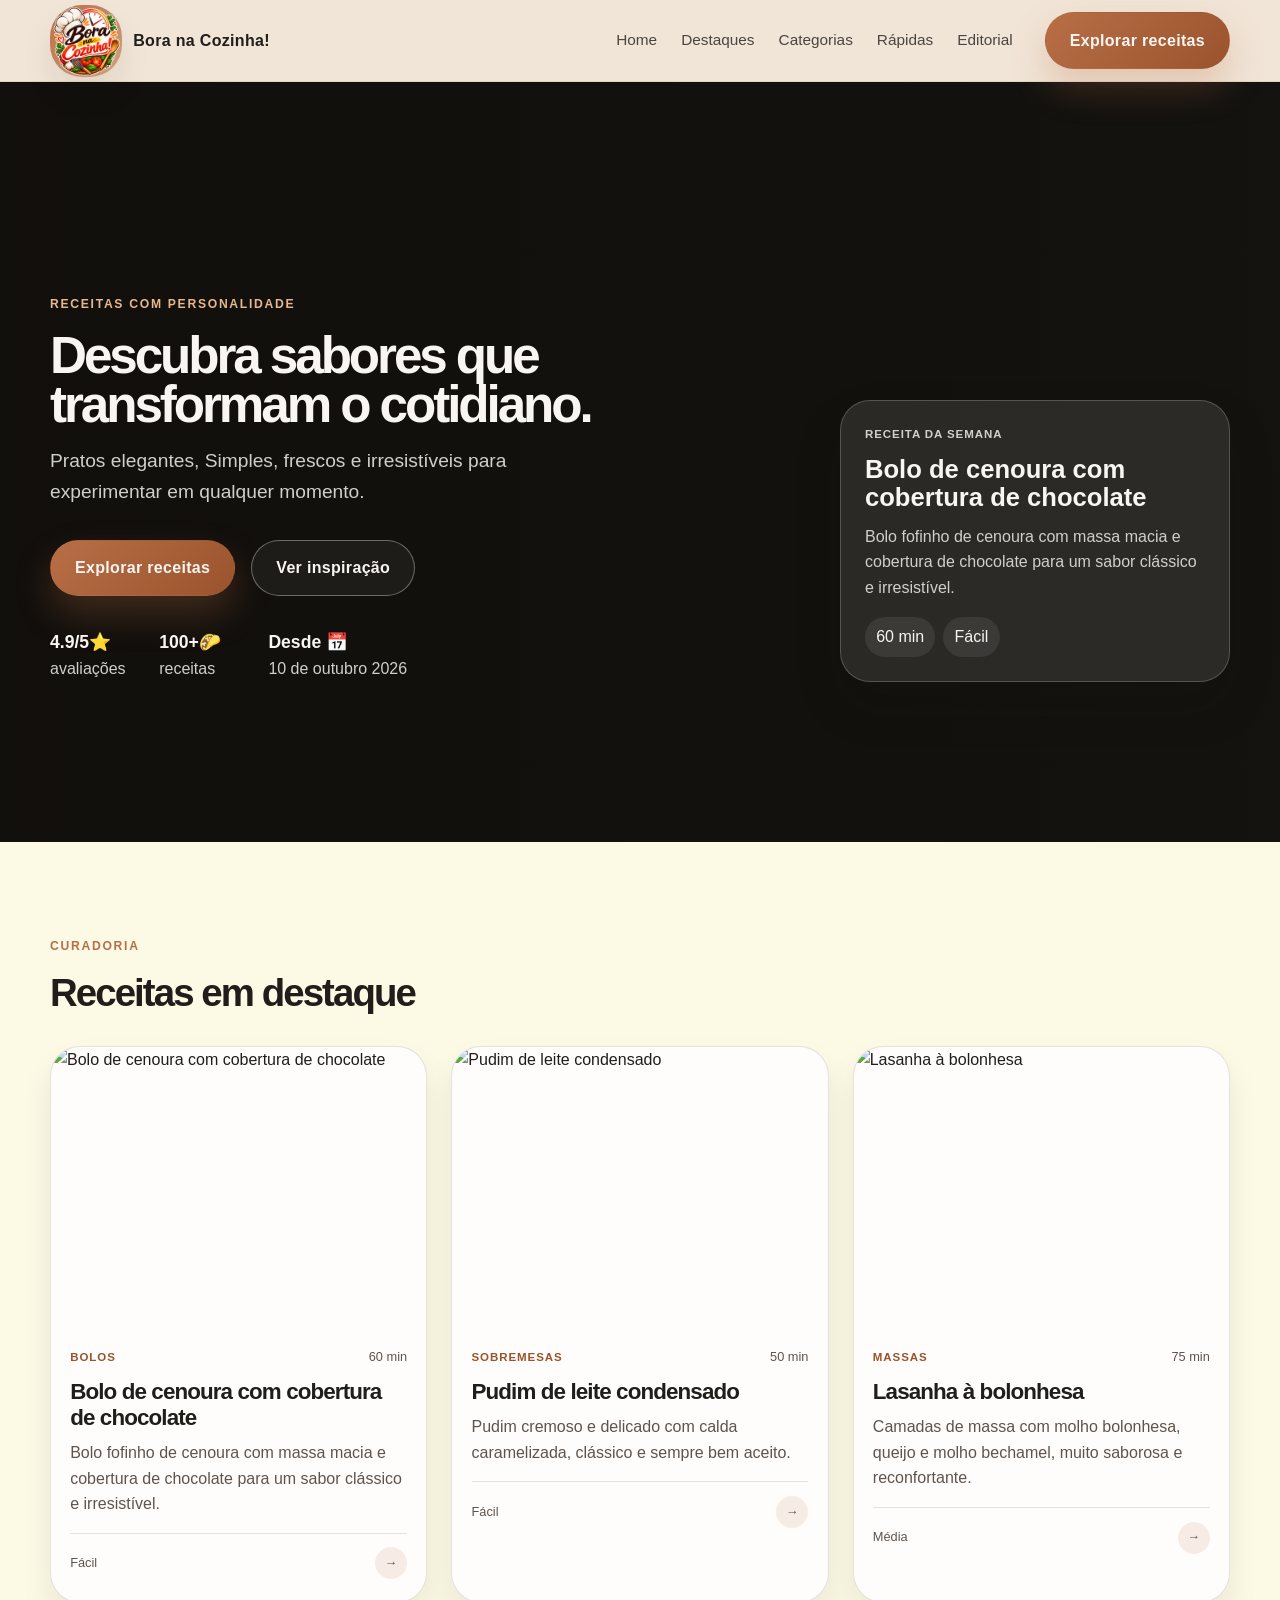
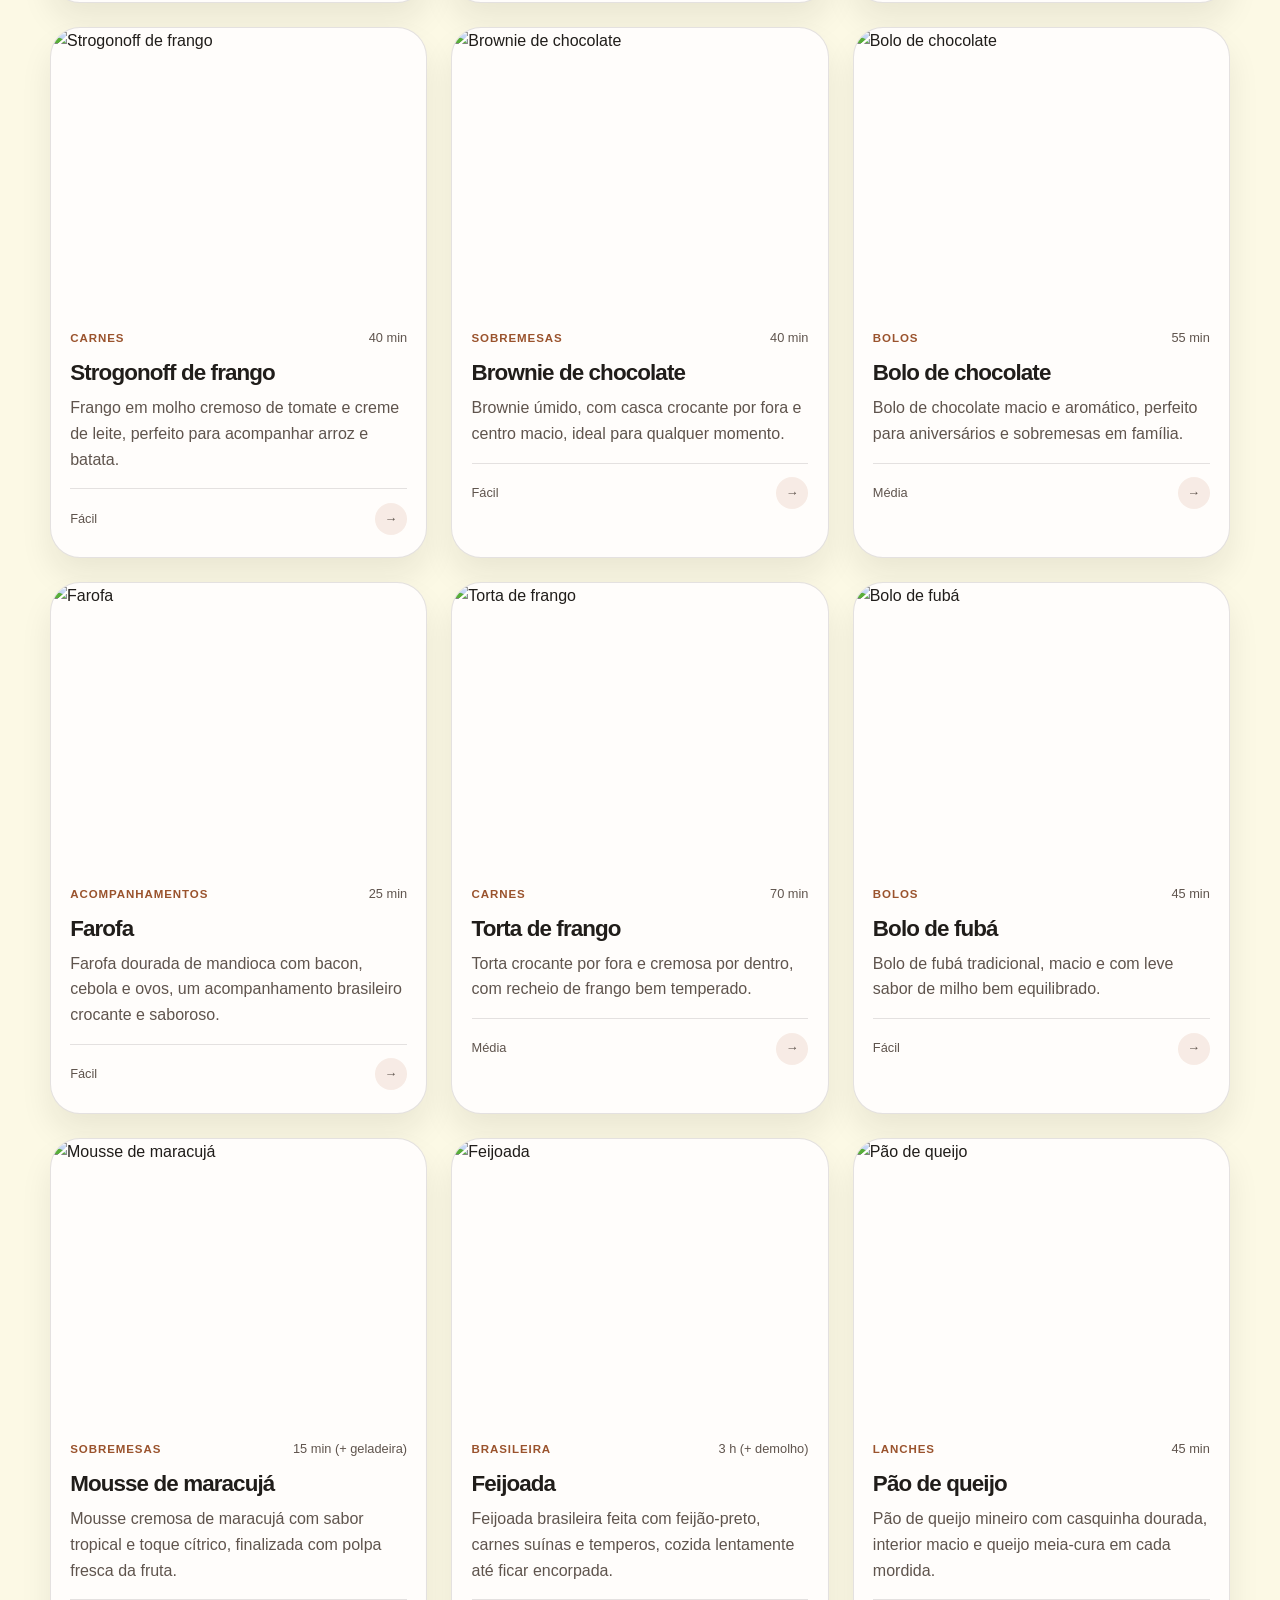
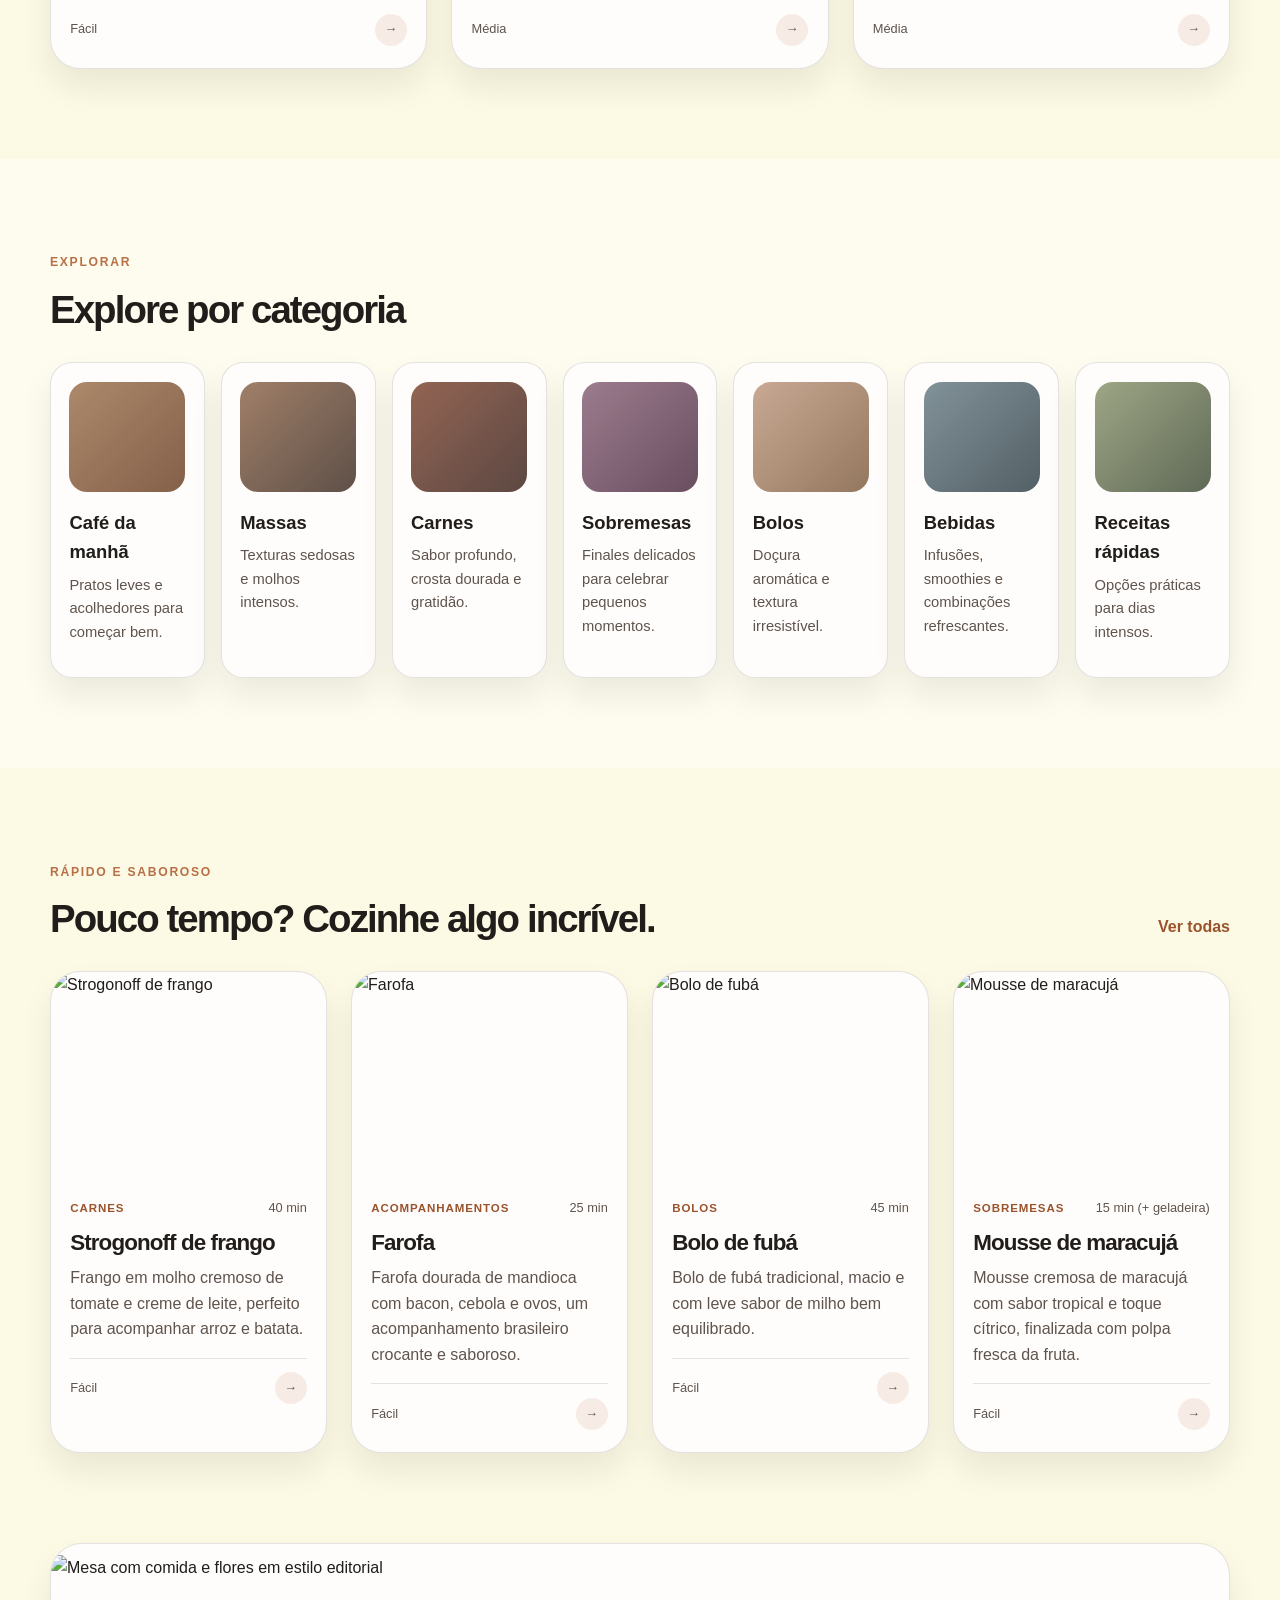
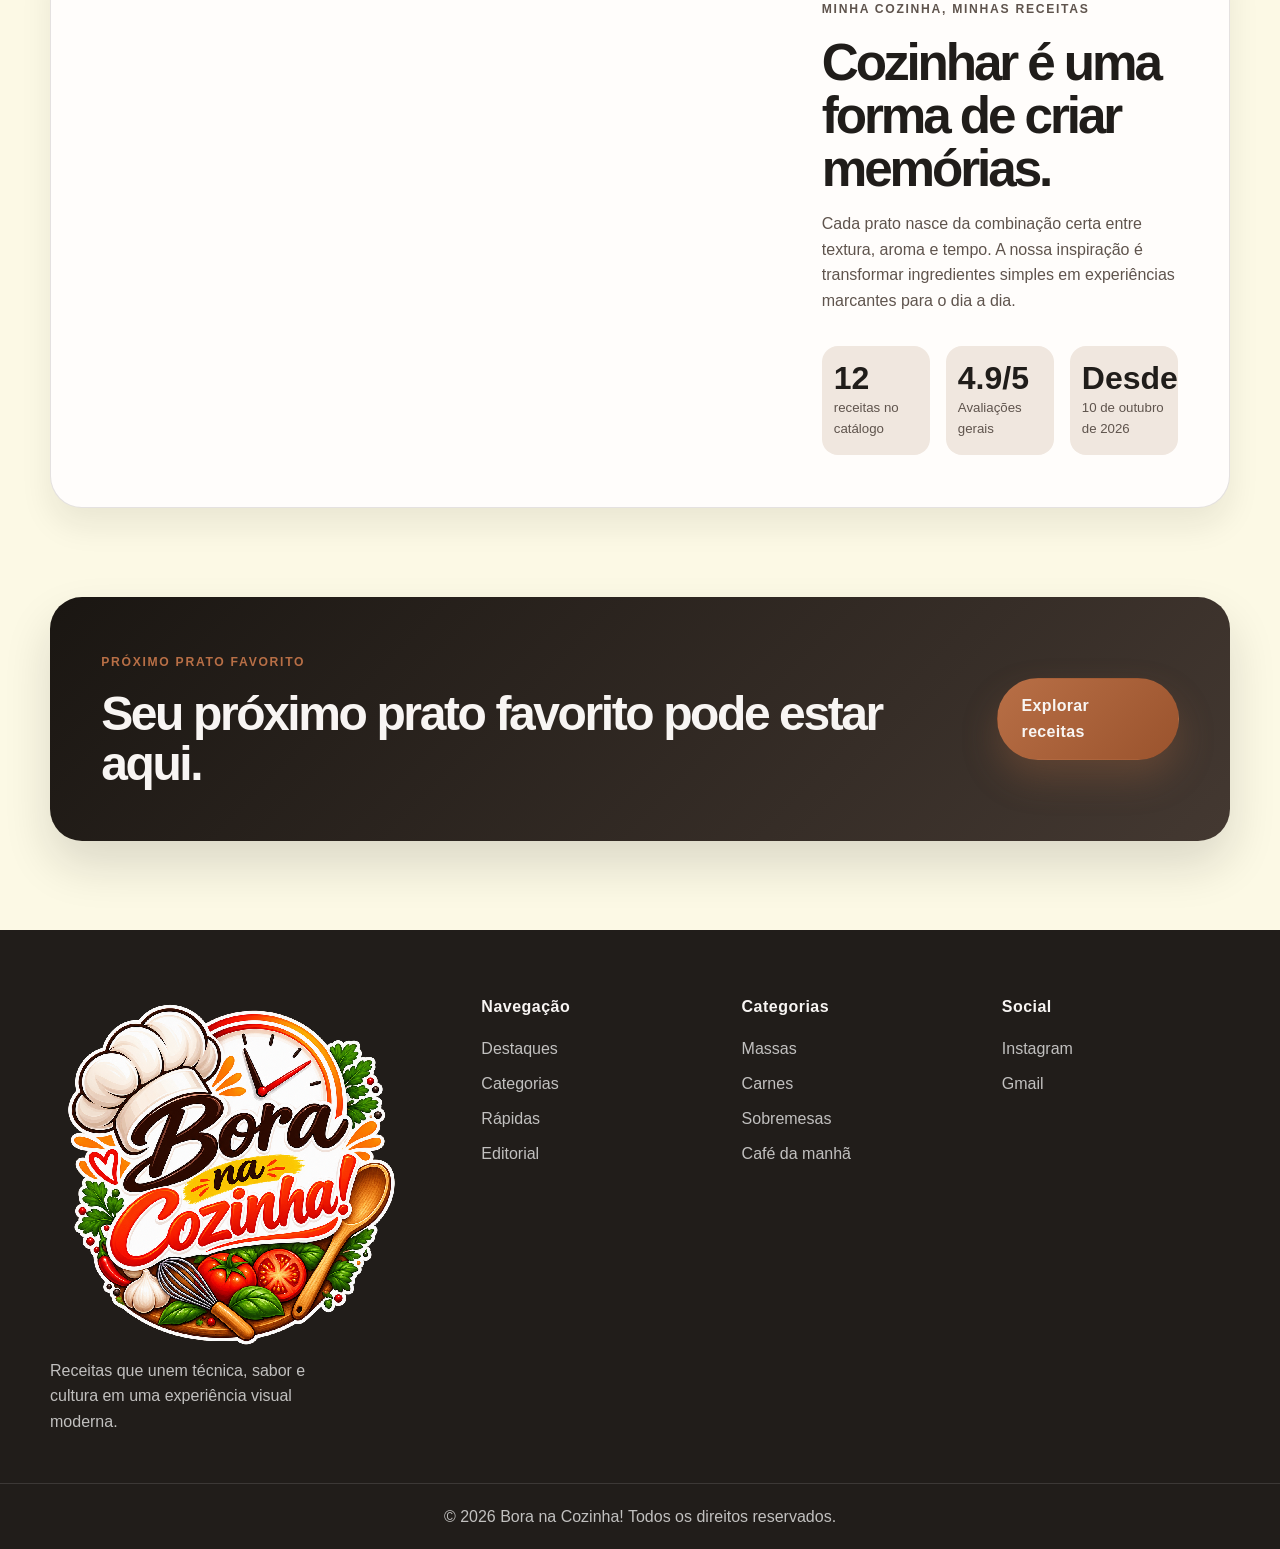
==== commit 2a10d027: "Add files via upload Atual code" ====
--- a/index.html
+++ b/index.html
@@ -15,7 +15,8 @@
   </head>
   <body>
 
-<!-- HEADER -->    
+<!-- HEADER --> 
+
     <header class="site-header" id="top">
       <div class="container header-inner">
         <a class="brand" href="index.html" aria-label="Início do site Bora na Cozinha!">
@@ -24,6 +25,7 @@
         </a>
 
         <nav class="site-nav" aria-label="Navegação principal">
+          <a class="nav-link" href="index.html">Home</a>
           <a class="nav-link" href="#featured">Destaques</a>
           <a class="nav-link" href="#categories">Categorias</a>
           <a class="nav-link" href="#quick">Rápidas</a>
@@ -41,6 +43,7 @@
     </header>
 
 <!-- MAIN -->
+
     <main>
       <section class="hero" aria-label="Seção principal">
         <div class="hero-media" aria-hidden="true">
@@ -73,10 +76,12 @@
             <ul class="hero-meta" aria-label="Estatísticas do site">
               <li><strong>4.9/5⭐</strong><span>avaliações</span></li>
               <li><strong>100+🌮</strong><span>receitas</span></li>
+              <li><strong>Desde 📅</strong><span>10 de outubro 2026</span></li>
             </ul>
           </div>
 
 <!--DESTAQUE PRINCIPAL-->
+
           <aside class="hero-panel" aria-label="Resumo em destaque">
             <a class="panel-card panel-card--feature" href="receita.html?id=bolo-de-cenoura-com-cobertura-de-chocolate" aria-label="Ver receita de Bolo de cenoura com cobertura de chocolate">
               <p class="panel-label">Receita da semana</p>
@@ -104,6 +109,7 @@
       </section>
 
 <!-- EXPLORAR | Explore por categoria -->
+
       <section class="section section--soft" id="categories">
         <div class="container">
           <div class="section-heading">
@@ -171,6 +177,7 @@
         </div>
       </section>
 
+<!-- RÁPIDO E SABOROSO | Receitas em pouco tempo -->
       <section class="section" id="quick">
         <div class="container">
           <div class="section-heading section-heading--split">
@@ -184,6 +191,7 @@
         </div>
       </section>
 
+<!-- EDITORIAL | Inspiração -->
       <section class="section editorial" id="journal">
         <div class="container editorial-grid">
           <div class="editorial-visual">
@@ -195,7 +203,7 @@
           </div>
 
           <div class="editorial-copy">
-            <p class="eyebrow">Minha cozinha, meu ritual</p>
+            <p class="eyebrow">Minha cozinha, minhas receitas</p>
             <h2>Cozinhar é uma forma de criar memórias.</h2>
             <p>
               Cada prato nasce da combinação certa entre textura, aroma e tempo. A nossa inspiração é transformar ingredientes simples em experiências marcantes para o dia a dia.
@@ -207,18 +215,19 @@
                 <span>receitas no catálogo</span>
               </div>
               <div>
-                <strong>25</strong>
-                <span>de setembro de 2026</span>
-              </div>
-              <div>
-                <strong>Inauguração</strong>
-                <span>lançamento do projeto</span>
+                <strong>4.9/5</strong>
+                <span>Avaliações gerais</span>
+              </div>
+              <div>
+                <strong>Desde</strong>
+                <span>10 de outubro de 2026</span>
               </div>
             </div>
           </div>
         </div>
       </section>
 
+<!-- CTA | Chama para ação -->
       <section class="section cta-section">
         <div class="container cta-box">
           <div>
@@ -230,6 +239,7 @@
       </section>
     </main>
 
+<!-- FOOTER | Logo e descrição -->
     <footer class="site-footer">
       <div class="container footer-grid">
         <div class="footer-brand">
@@ -239,6 +249,7 @@
           </p>
         </div>
 
+    <!-- Navegação -->
         <div>
           <h3>Navegação</h3>
           <ul class="footer-links">
@@ -249,6 +260,7 @@
           </ul>
         </div>
 
+    <!-- Categorias -->
         <div>
           <h3>Categorias</h3>
           <ul class="footer-links">
@@ -259,15 +271,17 @@
           </ul>
         </div>
 
+    <!-- Rede Social -->
         <div>
           <h3>Social</h3>
           <ul class="footer-links">
             <li><a href="#" aria-label="Instagram">Instagram</a></li>
-            <li><a href="#" aria-label="Pinterest">Pinterest</a></li>
-            <li><a href="#" aria-label="YouTube">YouTube</a></li>
+            <li><a href="#" aria-label="YouTube">Gmail</a></li>
+          </ul>
         </div>
       </div>
 
+    <!-- Rodapé | Copyright -->
       <div class="footer-bottom">
         <div class="container">
           <p>© 2026 Bora na Cozinha!  Todos os direitos reservados.</p>
